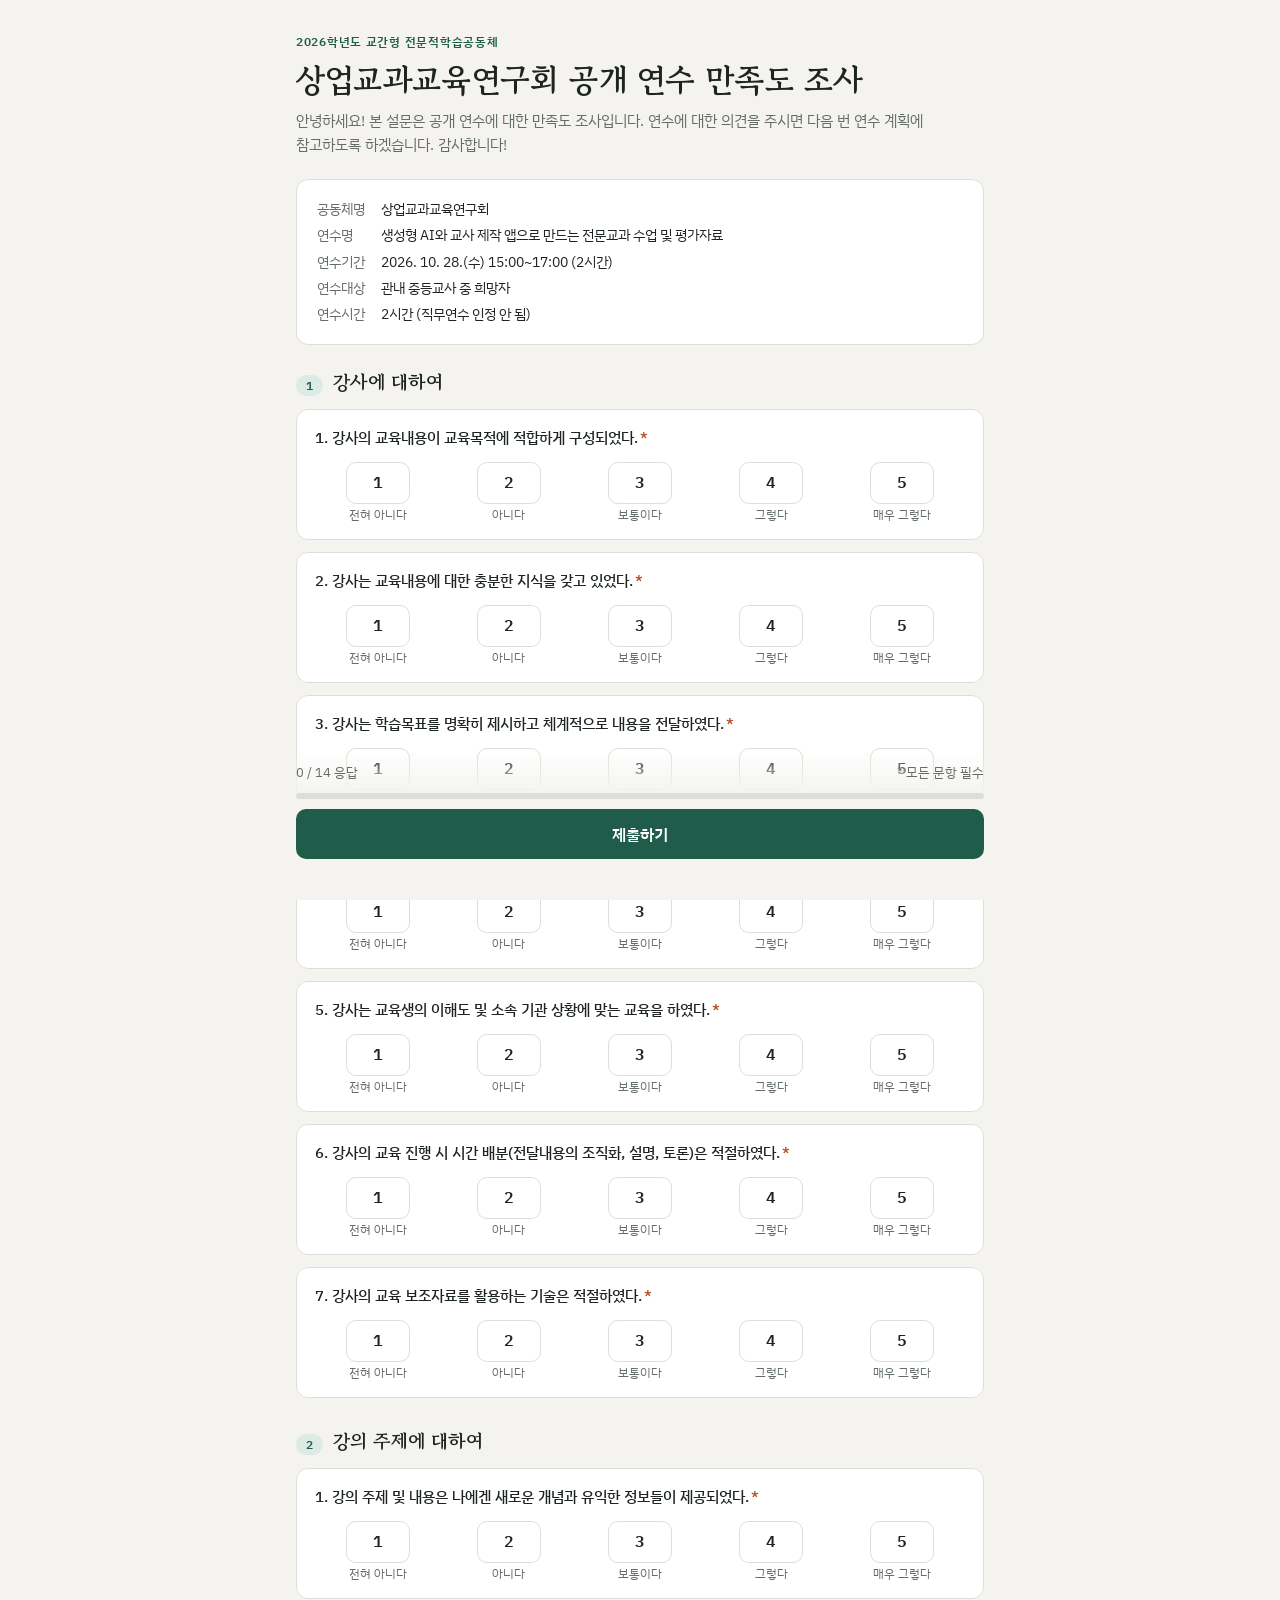
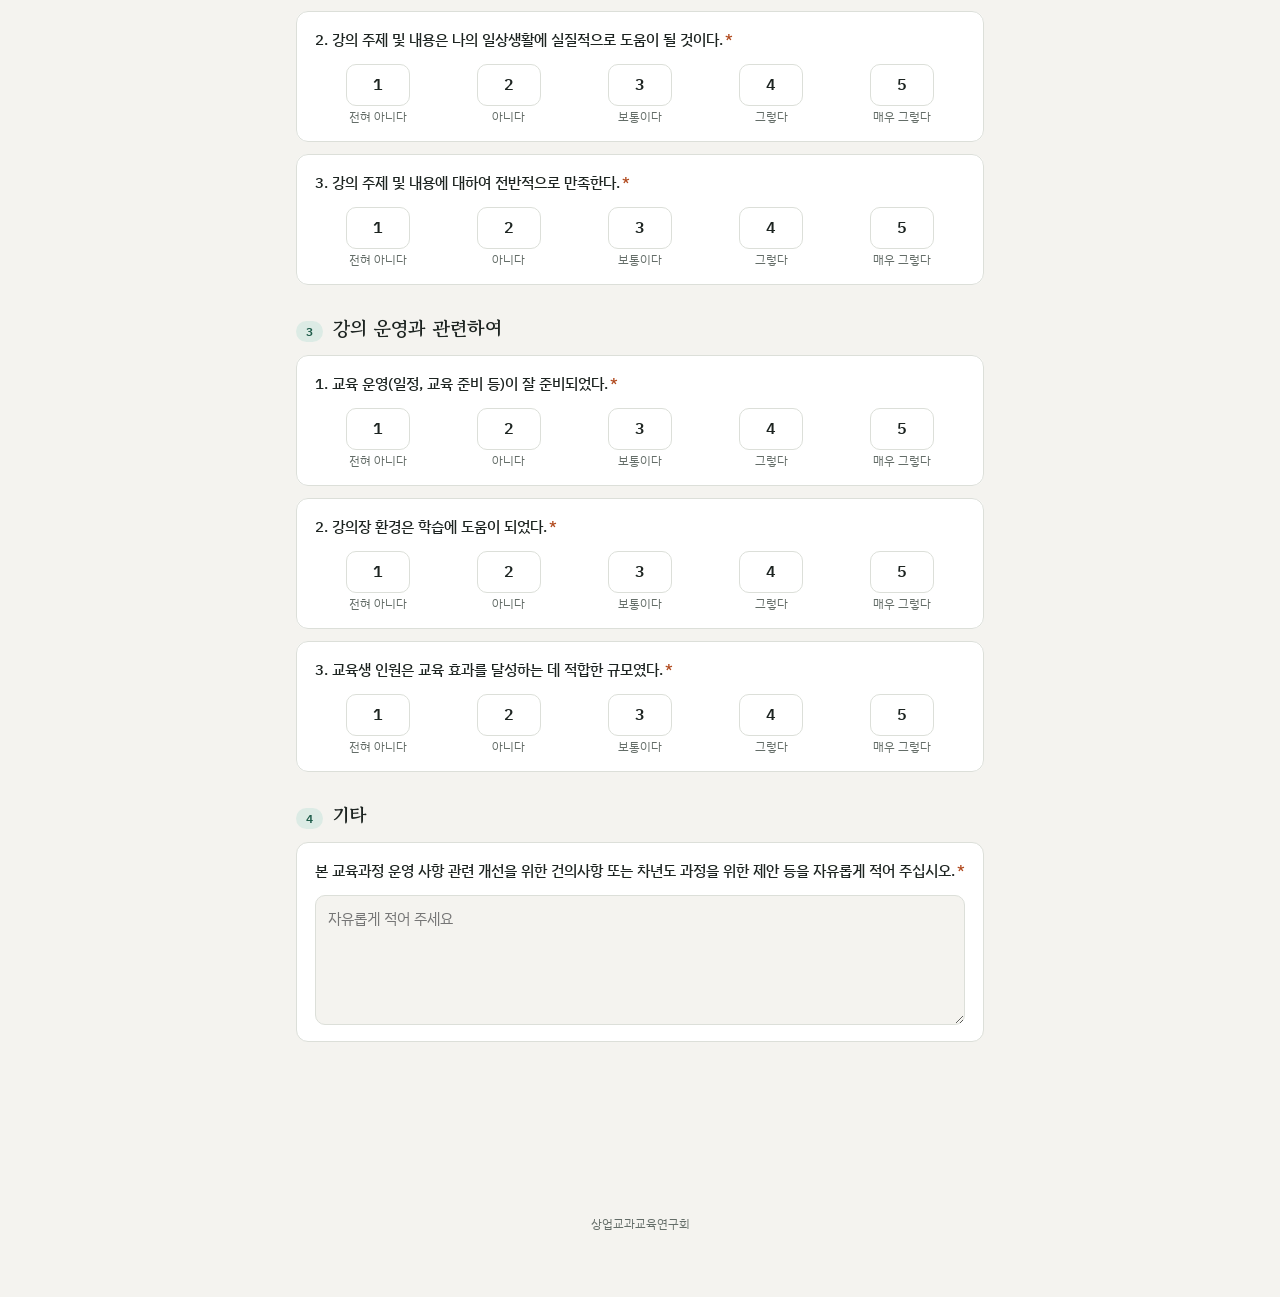
==== index.html @ 14e838f3 "연수 만족도 조사 페이지 Co-Authored-By: Claude Opus 5.5 <noreply@anthropic.com> Claude-Session: https://claude" ====
<!doctype html>
<html lang="ko">
<head>
<meta charset="utf-8">
<meta name="viewport" content="width=device-width, initial-scale=1">
<title>상업교과교육연구회 공개 연수 만족도 조사</title>
<meta name="description" content="2026학년도 상업교과교육연구회 공개 연수 만족도 조사">
<link rel="stylesheet" href="https://fonts.googleapis.com/css2?family=Gowun+Batang:wght@700&family=IBM+Plex+Sans+KR:wght@400;500;600&display=swap">
<link rel="stylesheet" href="style.css">
</head>
<body>
<div class="wrap">
  <header>
    <p class="eyebrow" id="eyebrow"></p>
    <h1 id="title"></h1>
    <p class="lede">안녕하세요! 본 설문은 공개 연수에 대한 만족도 조사입니다. 연수에 대한 의견을 주시면 다음 번 연수 계획에 참고하도록 하겠습니다. 감사합니다!</p>
  </header>

  <div class="panel"><dl class="info" id="info"></dl></div>

  <form id="form" novalidate>
    <div id="sections" style="display:grid;gap:28px"></div>

    <section class="section" style="margin-top:28px">
      <div class="section-head"><span class="num">4</span><h2>기타</h2></div>
      <div class="q" id="q-comment">
        <label class="qtext" for="comment"><span id="comment-text"></span><span class="req">*</span></label>
        <textarea id="comment" maxlength="2000" placeholder="자유롭게 적어 주세요"></textarea>
      </div>
    </section>

    <div class="actions">
      <div class="progress"><span id="progress-text">0 / 14 응답</span><span>* 모든 문항 필수</span></div>
      <div class="bar"><i id="progress-bar"></i></div>
      <button type="submit" class="primary" id="submit">제출하기</button>
      <p class="status" id="status" role="status"></p>
    </div>
  </form>

  <div class="panel done" id="done" hidden>
    <div class="check">✓</div>
    <h2>응답해 주셔서 감사합니다</h2>
    <p class="lede">주신 의견은 다음 연수 계획에 반영하겠습니다.</p>
    <div><button type="button" class="ghost" id="edit">응답 수정하기</button></div>
  </div>

  <footer>상업교과교육연구회</footer>
</div>

<script src="survey.js"></script>
<script>
const $ = (id) => document.getElementById(id);
const TOTAL = SURVEY.sections.reduce((n, s) => n + s.items.length, 0) + 1;

// 이 브라우저를 구분하는 번호. 같은 기기에서 다시 제출하면 기존 응답이 고쳐집니다(중복 방지).
const KEY = "training-survey-2026-1028";
let rid = null;
try { rid = localStorage.getItem(KEY + ":id"); } catch {}
if (!rid) {
  rid = crypto.randomUUID ? crypto.randomUUID() : "10000000-1000-4000-8000-100000000000".replace(/[018]/g, (c) => (c ^ (crypto.getRandomValues(new Uint8Array(1))[0] & (15 >> (c / 4)))).toString(16));
  try { localStorage.setItem(KEY + ":id", rid); } catch {}
}

$("eyebrow").textContent = SURVEY.eyebrow;
$("title").textContent = SURVEY.title;
$("comment-text").textContent = SURVEY.comment;
$("info").replaceChildren(...SURVEY.info.flatMap(([k, v]) => {
  const dt = document.createElement("dt"); dt.textContent = k;
  const dd = document.createElement("dd"); dd.textContent = v;
  return [dt, dd];
}));

let qi = 0;
$("sections").replaceChildren(...SURVEY.sections.map((sec, si) => {
  const box = document.createElement("section"); box.className = "section";
  const head = document.createElement("div"); head.className = "section-head";
  const num = document.createElement("span"); num.className = "num"; num.textContent = si + 1;
  const h = document.createElement("h2"); h.textContent = sec.title;
  head.append(num, h); box.append(head);
  sec.items.forEach((text, ii) => {
    const idx = qi++;
    const fs = document.createElement("fieldset"); fs.className = "q"; fs.id = "q" + idx;
    const lg = document.createElement("legend");
    lg.textContent = `${ii + 1}. ${text}`;
    const star = document.createElement("span"); star.className = "req"; star.textContent = "*"; lg.append(star);
    const scale = document.createElement("div"); scale.className = "scale";
    SURVEY.scale.forEach((lab, v) => {
      const l = document.createElement("label");
      const inp = document.createElement("input"); inp.type = "radio"; inp.name = "q" + idx; inp.value = v + 1;
      const dot = document.createElement("span"); dot.className = "dot"; dot.textContent = v + 1;
      const t = document.createElement("span"); t.className = "lab"; t.textContent = lab;
      l.append(inp, dot, t); scale.append(l);
    });
    fs.append(lg, scale); box.append(fs);
  });
  return box;
}));
const NQ = qi;

function answers() {
  const scores = [];
  for (let i = 0; i < NQ; i++) {
    const c = document.querySelector(`input[name="q${i}"]:checked`);
    scores.push(c ? Number(c.value) : null);
  }
  return { scores, comment: $("comment").value.trim() };
}
function saveDraft() {
  try { localStorage.setItem(KEY + ":draft", JSON.stringify(answers())); } catch {}
}
function updateProgress() {
  const a = answers();
  const n = a.scores.filter((s) => s).length + (a.comment ? 1 : 0);
  $("progress-text").textContent = `${n} / ${TOTAL} 응답`;
  $("progress-bar").style.width = (n / TOTAL * 100) + "%";
}
function loadDraft() {
  let d = null;
  try { d = JSON.parse(localStorage.getItem(KEY + ":draft") || "null"); } catch {}
  if (!d) return;
  (d.scores || []).forEach((s, i) => {
    if (!s) return;
    const el = document.querySelector(`input[name="q${i}"][value="${s}"]`);
    if (el) el.checked = true;
  });
  if (d.comment) $("comment").value = d.comment;
}
function setStatus(msg, warn) { $("status").textContent = msg; $("status").classList.toggle("warn", !!warn); }

$("form").addEventListener("change", (e) => {
  const fs = e.target.closest(".q"); if (fs) fs.classList.remove("missing");
  saveDraft(); updateProgress();
});
$("comment").addEventListener("input", () => { $("q-comment").classList.remove("missing"); saveDraft(); updateProgress(); });

$("form").addEventListener("submit", async (e) => {
  e.preventDefault();
  const a = answers();
  let firstMissing = null;
  a.scores.forEach((s, i) => { const fs = $("q" + i); fs.classList.toggle("missing", !s); if (!s && !firstMissing) firstMissing = fs; });
  $("q-comment").classList.toggle("missing", !a.comment);
  if (!a.comment && !firstMissing) firstMissing = $("q-comment");
  if (firstMissing) {
    setStatus("응답하지 않은 문항이 있어요. 빨간 테두리 문항을 확인해 주세요.", true);
    firstMissing.scrollIntoView({ behavior: "smooth", block: "center" });
    return;
  }
  $("submit").disabled = true; setStatus("제출 중…");
  try {
    await rpc("submit_training_survey", { p_id: rid, p_scores: a.scores, p_comment: a.comment });
    try { localStorage.setItem(KEY + ":done", "1"); } catch {}
    setStatus("");
    showDone(true);
  } catch (err) {
    console.error(err);
    setStatus("제출하지 못했어요. 인터넷 연결을 확인하고 다시 눌러 주세요.", true);
  } finally {
    $("submit").disabled = false;
  }
});

function showDone(on) {
  $("form").hidden = on; $("done").hidden = !on;
  document.querySelector(".info").closest(".panel").hidden = on;
  window.scrollTo({ top: 0, behavior: "smooth" });
}
$("edit").onclick = () => { $("submit").textContent = "수정해서 다시 제출하기"; showDone(false); };

loadDraft(); updateProgress();
let wasDone = false; try { wasDone = localStorage.getItem(KEY + ":done") === "1"; } catch {}
if (wasDone) showDone(true);
</script>
</body>
</html>
---- style.css ----
:root {
  --bg: #f4f3ef;
  --surface: #ffffff;
  --fg: #1d2421;
  --muted: #646d68;
  --line: #dcdfd9;
  --accent: #1f5c4a;
  --accent-soft: #dcebe5;
  --warn: #b14a1e;
  --display: "Gowun Batang", "Noto Serif KR", serif;
  --body: "IBM Plex Sans KR", "Apple SD Gothic Neo", "Malgun Gothic", sans-serif;
}
@media (prefers-color-scheme: dark) {
  :root {
    --bg: #151917; --surface: #1e2320; --fg: #e8ebe7; --muted: #9ba39e; --line: #333a36;
    --accent: #7cc4a9; --accent-soft: #23362f; --warn: #ec8a5e; color-scheme: dark;
  }
}
* { box-sizing: border-box; }
[hidden] { display: none !important; }
body { word-break: keep-all; margin: 0; background: var(--bg); color: var(--fg); font-family: var(--body); font-size: 15px; line-height: 1.6; }
.wrap { max-width: 720px; margin: 0 auto; padding: 32px max(16px, env(safe-area-inset-left)) 64px; display: grid; gap: 22px; }
header { display: grid; gap: 8px; }
.eyebrow { font-size: 12px; letter-spacing: .06em; color: var(--accent); font-weight: 600; margin: 0; }
h1 { font-family: var(--display); font-size: clamp(24px, 5.6vw, 32px); line-height: 1.3; margin: 0; text-wrap: balance; }
h2 { font-family: var(--display); font-size: 19px; margin: 0; }
.lede { color: var(--muted); margin: 0; }
.panel { background: var(--surface); border: 1px solid var(--line); border-radius: 12px; padding: 18px 20px; }
.info { display: grid; grid-template-columns: max-content 1fr; gap: 4px 16px; margin: 0; font-size: 14px; }
.info dt { color: var(--muted); }
.info dd { margin: 0; }
.section { display: grid; gap: 12px; }
.section-head { display: flex; align-items: baseline; gap: 10px; }
.section-head .num { font-size: 12px; font-weight: 600; color: var(--accent); background: var(--accent-soft); border-radius: 999px; padding: 1px 10px; }
.q { background: var(--surface); border: 1.5px solid var(--line); border-radius: 12px; padding: 16px 18px; display: grid; gap: 12px; margin: 0; }
.q.missing { border-color: var(--warn); }
.q legend, .q .qtext { font-weight: 500; padding: 0; float: left; width: 100%; }
.q .req { color: var(--warn); margin-left: 2px; }
.scale { clear: both; display: grid; grid-template-columns: repeat(5, minmax(0, 1fr)); gap: 6px; }
.scale label { display: grid; justify-items: center; gap: 4px; cursor: pointer; text-align: center; }
.scale input { position: absolute; opacity: 0; pointer-events: none; }
.scale .dot { width: 100%; max-width: 64px; height: 42px; border-radius: 10px; border: 1.5px solid var(--line); display: grid; place-items: center; font-weight: 600; font-size: 16px; transition: background .12s, border-color .12s, color .12s; }
.scale label:hover .dot { border-color: var(--accent); }
.scale input:checked + .dot { background: var(--accent); border-color: var(--accent); color: var(--surface); }
.scale input:focus-visible + .dot { outline: 2px solid var(--accent); outline-offset: 2px; }
.scale .lab { font-size: 11.5px; color: var(--muted); line-height: 1.3; }
textarea { width: 100%; min-height: 130px; font: 400 15px var(--body); padding: 12px; border-radius: 10px; border: 1.5px solid var(--line); background: var(--bg); color: var(--fg); resize: vertical; }
textarea:focus-visible { outline: 2px solid var(--accent); outline-offset: 1px; }
.actions { display: grid; gap: 10px; position: sticky; bottom: 0; padding: 12px 0 calc(12px + env(safe-area-inset-bottom)); background: linear-gradient(transparent, var(--bg) 30%); }
.progress { font-size: 13px; color: var(--muted); display: flex; justify-content: space-between; }
.bar { height: 6px; border-radius: 99px; background: var(--line); overflow: hidden; }
.bar i { display: block; height: 100%; background: var(--accent); width: 0; transition: width .2s; }
button.primary { font: 600 16px var(--body); padding: 14px; border-radius: 10px; border: 0; background: var(--accent); color: var(--surface); cursor: pointer; }
button.primary:disabled { opacity: .55; cursor: default; }
button.ghost { font: 500 14px var(--body); padding: 8px 12px; border-radius: 8px; border: 1px solid var(--line); background: var(--surface); color: var(--fg); cursor: pointer; }
.status { font-size: 13.5px; color: var(--muted); min-height: 1.4em; margin: 0; }
.status.warn { color: var(--warn); }
.done { text-align: center; display: grid; gap: 12px; padding: 40px 20px; }
.done .check { font-size: 40px; color: var(--accent); }
footer { font-size: 12px; color: var(--muted); text-align: center; }
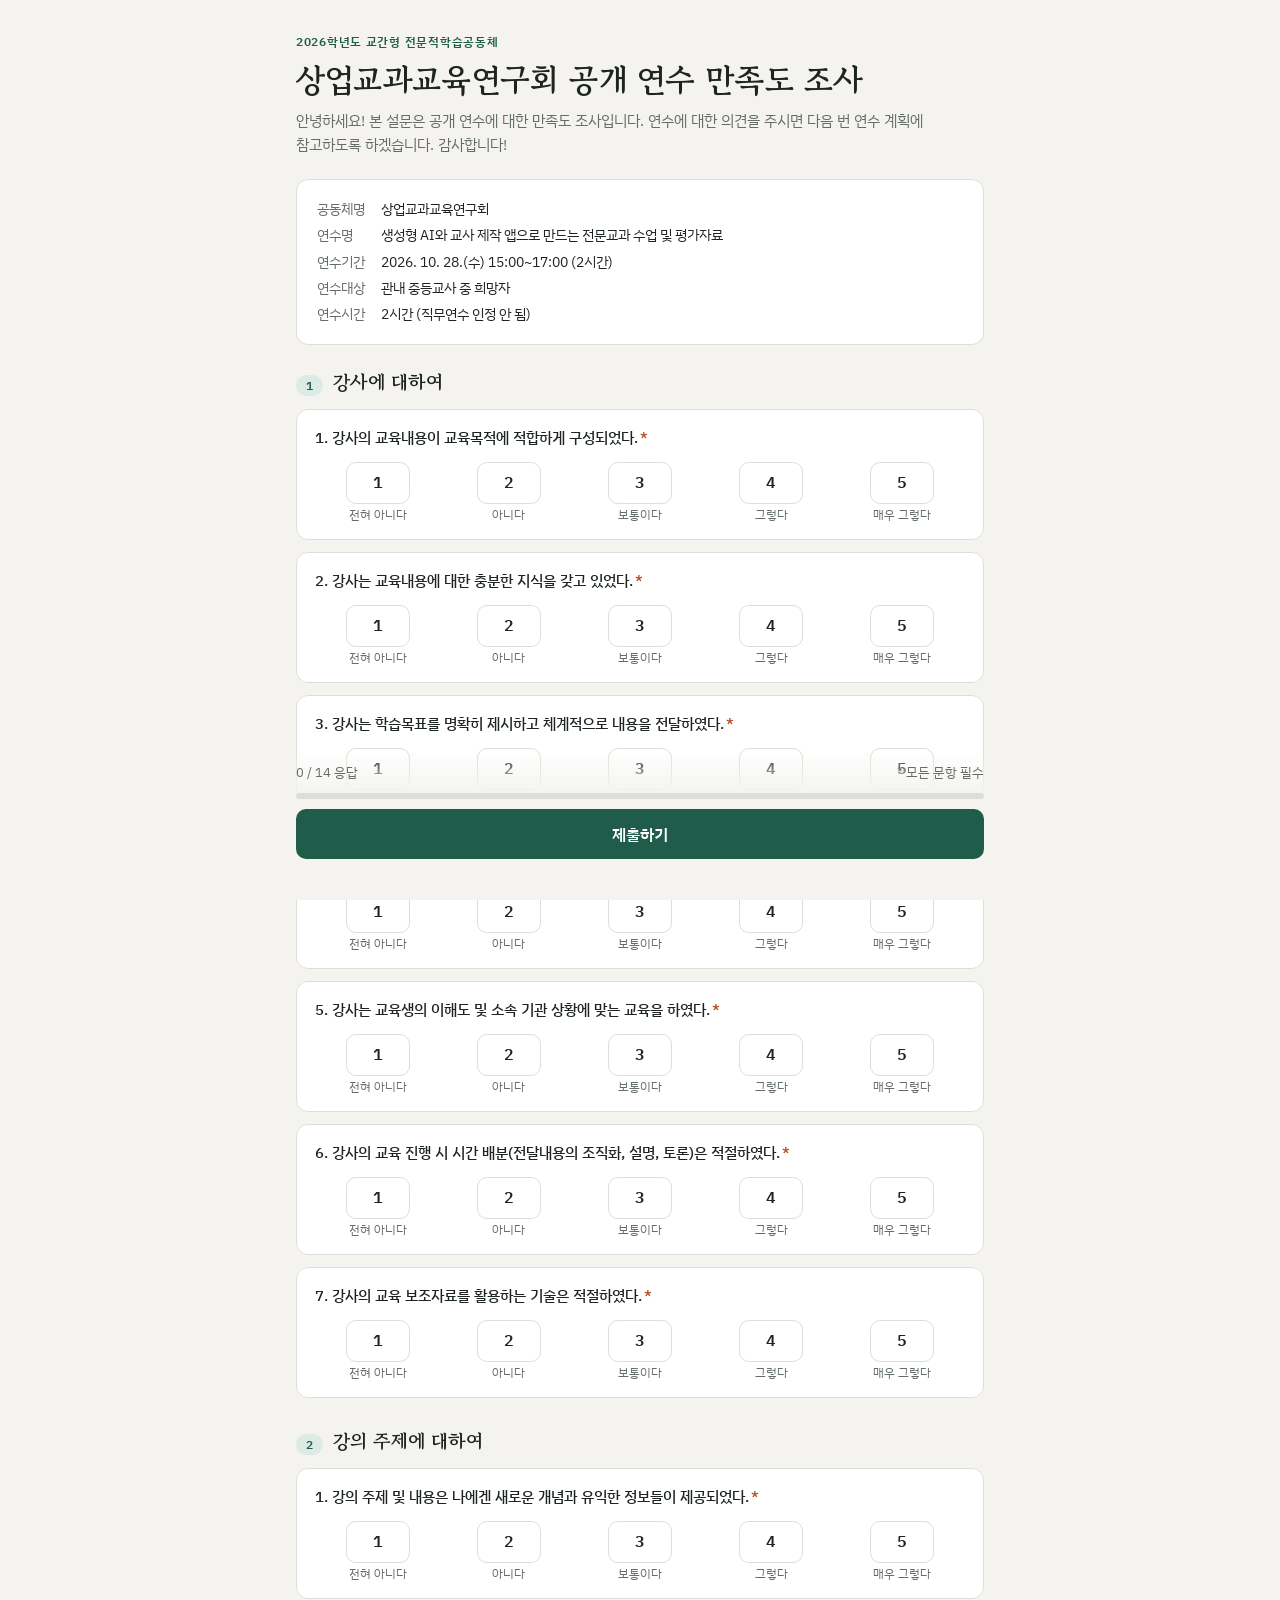
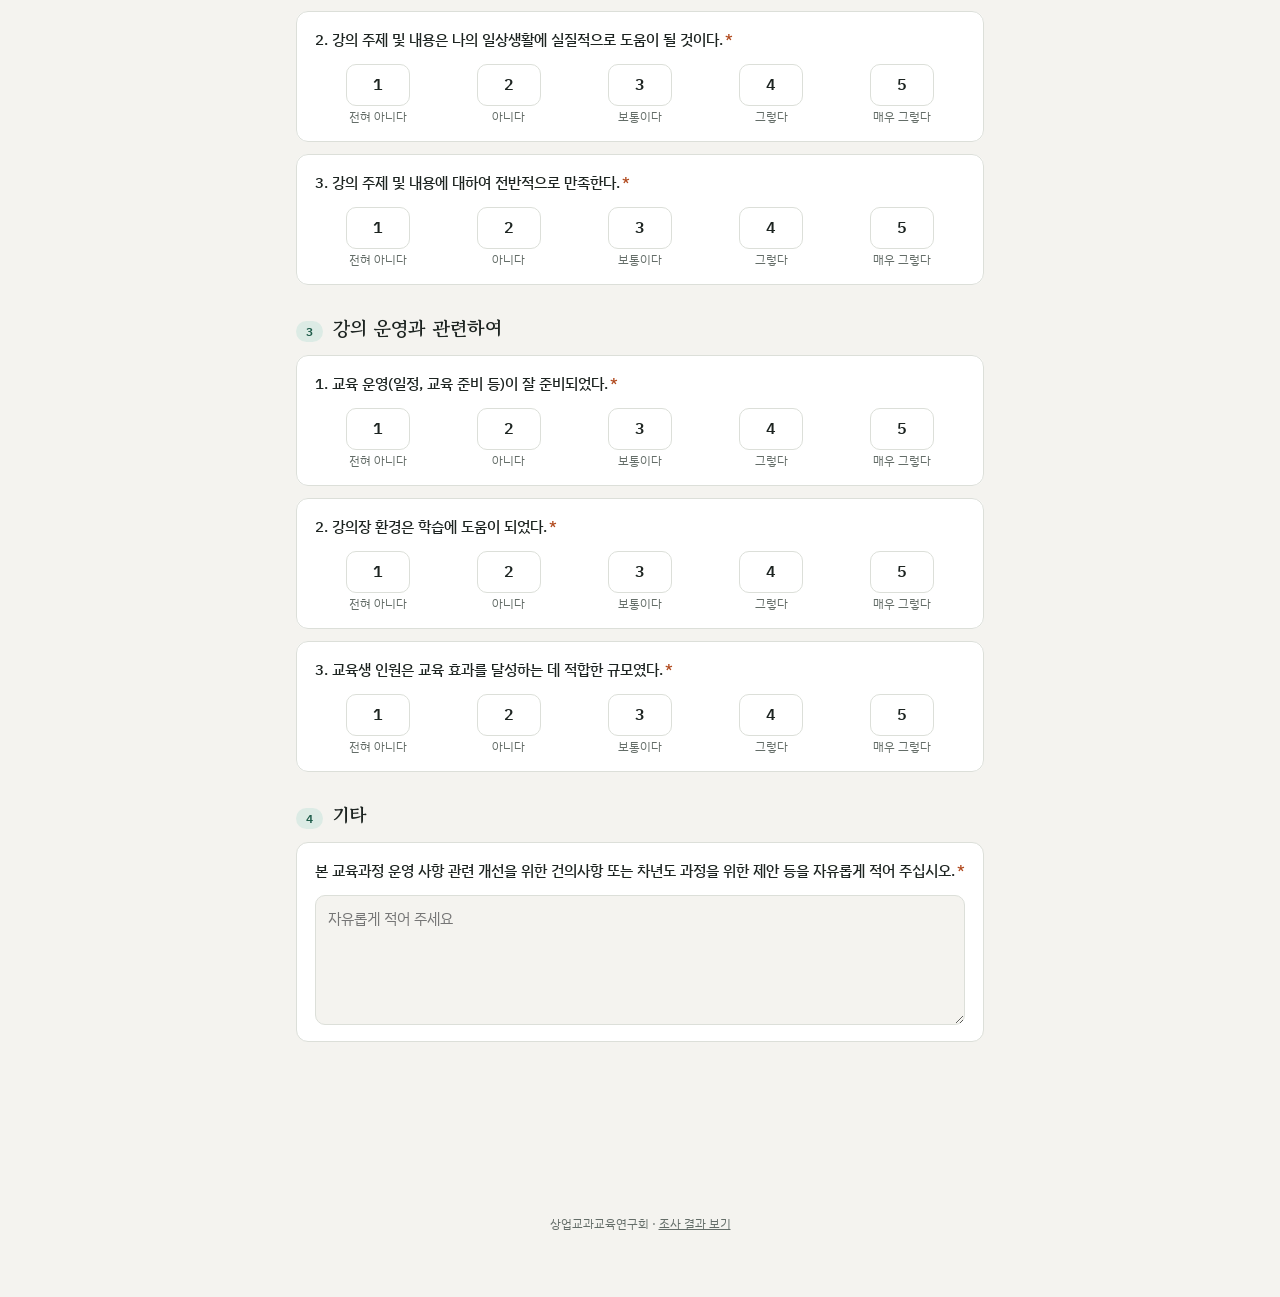
==== commit 2c657392: "설문 하단에 결과 페이지 링크 추가 Co-Authored-By: Claude Opus 5.5 <noreply@anthropic.com> Claude-Session: https://" ====
--- a/index.html
+++ b/index.html
@@ -44,7 +44,7 @@
     <div><button type="button" class="ghost" id="edit">응답 수정하기</button></div>
   </div>
 
-  <footer>상업교과교육연구회</footer>
+  <footer>상업교과교육연구회 · <a href="results.html" style="color:inherit">조사 결과 보기</a></footer>
 </div>
 
 <script src="survey.js"></script>
@@ -153,7 +153,7 @@
     showDone(true);
   } catch (err) {
     console.error(err);
-    setStatus("제출하지 못했어요. 인터넷 연결을 확인하고 다시 눌러 주세요.", true);
+    setStatus("제출하지 못했어요. 잠시 후 다시 눌러 주세요. (오류: " + (err.message || err) + ")", true);
   } finally {
     $("submit").disabled = false;
   }
